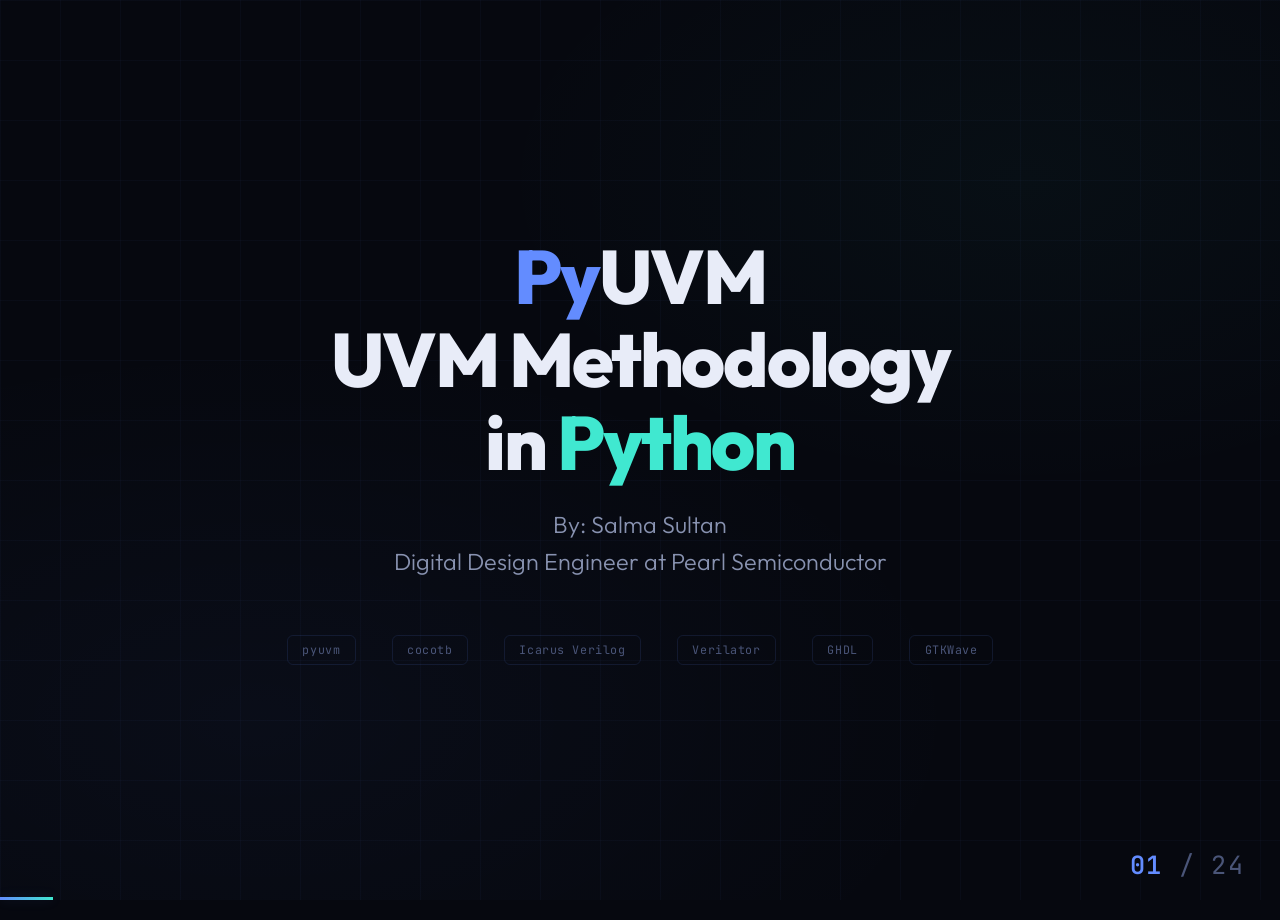
==== index.html @ 6ddb6ef6 "Add root index page for deployment" ====
<!DOCTYPE html>
<html lang="en">
<head>
  <meta charset="UTF-8">
  <meta name="viewport" content="width=device-width, initial-scale=1.0">
  <title>PyUVM: Open-Source Verification with Python</title>
  <link rel="stylesheet" href="assets/css/pyuvm_presentation.css">
</head>
<body>
  <div class="presentation" id="presentationRoot"></div>
  <div class="progress-bar" id="progressBar"></div>
  <div class="slide-counter"><span class="current" id="currentSlide">01</span><span> / </span><span id="totalSlides">00</span></div>
  <div class="laser-pointer" id="laserPointer" aria-hidden="true" hidden></div>
  <canvas class="pen-layer" id="penLayer" aria-hidden="true" hidden></canvas>
  <div class="style-toolbar is-hidden" id="styleToolbar">
    <select class="style-select style-select--preset" id="stylePreset" aria-label="Font style">
      <option value="body">Body</option>
      <option value="display">Display</option>
      <option value="serif">Serif</option>
      <option value="mono">Mono</option>
    </select>
    <div class="style-divider" aria-hidden="true"></div>
    <input class="style-select style-select--size" id="styleSize" aria-label="Font size" type="number" min="8" max="200" step="1" value="16">
    <div class="style-divider" aria-hidden="true"></div>
    <button type="button" class="style-btn" id="styleBold" aria-label="Bold">B</button>
    <button type="button" class="style-btn style-btn--italic" id="styleItalic" aria-label="Italic">I</button>
    <button type="button" class="style-btn style-btn--underline" id="styleUnderline" aria-label="Underline">U</button>
    <div class="style-divider" aria-hidden="true"></div>
    <div class="style-bundled-group">
      <div class="style-color-picker">
        <button type="button" class="style-btn style-btn--color" id="styleColorToggle" aria-label="Colors">
          <span class="style-color-chip"></span>
          <svg class="style-chevron" viewBox="0 0 24 24" aria-hidden="true">
            <polyline points="6 9 12 15 18 9"></polyline>
          </svg>
        </button>
        <div class="style-swatches is-hidden" id="styleSwatches"></div>
      </div>
      <div class="style-alignments" id="styleAlignments">
        <button type="button" class="style-align-btn" data-align="left" aria-label="Align left">
          <svg viewBox="0 0 24 24" aria-hidden="true">
            <line x1="3" y1="6" x2="21" y2="6"></line>
            <line x1="3" y1="12" x2="15" y2="12"></line>
            <line x1="3" y1="18" x2="21" y2="18"></line>
          </svg>
        </button>
        <button type="button" class="style-align-btn" data-align="center" aria-label="Align center">
          <svg viewBox="0 0 24 24" aria-hidden="true">
            <line x1="3" y1="6" x2="21" y2="6"></line>
            <line x1="6" y1="12" x2="18" y2="12"></line>
            <line x1="3" y1="18" x2="21" y2="18"></line>
          </svg>
        </button>
        <button type="button" class="style-align-btn" data-align="right" aria-label="Align right">
          <svg viewBox="0 0 24 24" aria-hidden="true">
            <line x1="3" y1="6" x2="21" y2="6"></line>
            <line x1="9" y1="12" x2="21" y2="12"></line>
            <line x1="3" y1="18" x2="21" y2="18"></line>
          </svg>
        </button>
      </div>
      <button type="button" class="style-btn style-btn--align" id="styleAlignToggle" aria-label="Toggle alignment options">
        <svg viewBox="0 0 24 24" aria-hidden="true">
          <line x1="3" y1="6" x2="21" y2="6"></line>
          <line x1="6" y1="12" x2="18" y2="12"></line>
          <line x1="9" y1="18" x2="21" y2="18"></line>
        </svg>
      </button>
    </div>
  </div>
  <script src="assets/js/pyuvm_slide_templates.js"></script>
  <script src="assets/js/pyuvm_slides_data.js"></script>
  <script src="assets/js/pyuvm_presentation_data.js"></script>
  <script src="assets/js/pyuvm_style_toolbar.js"></script>
  <script src="assets/js/pyuvm_presentation.js"></script>
</body>
</html>
---- assets/css/pyuvm_presentation.css ----
@import url('./pyuvm_presentation_core.css');
@import url('./pyuvm_presentation_layout.css');
@import url('./pyuvm_presentation_extras.css');
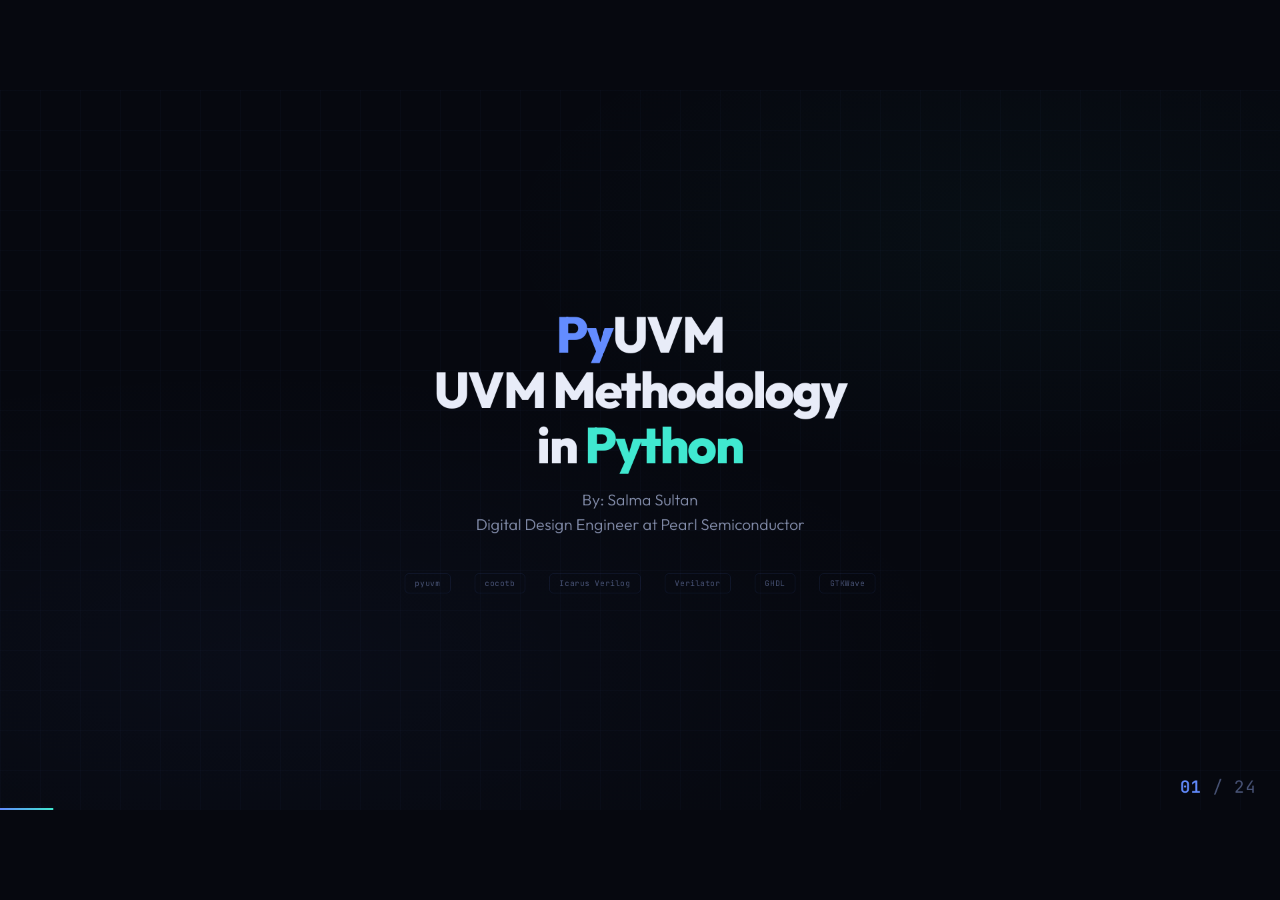
==== commit c99a551b: "Scale presentation as a fixed 16:9 canvas" ====
--- a/index.html
+++ b/index.html
@@ -4,12 +4,16 @@
   <meta charset="UTF-8">
   <meta name="viewport" content="width=device-width, initial-scale=1.0">
   <title>PyUVM: Open-Source Verification with Python</title>
-  <link rel="stylesheet" href="assets/css/pyuvm_presentation.css">
+  <link rel="stylesheet" href="assets/css/pyuvm_presentation.css?v=20260407-landscape-4">
 </head>
 <body>
-  <div class="presentation" id="presentationRoot"></div>
-  <div class="progress-bar" id="progressBar"></div>
-  <div class="slide-counter"><span class="current" id="currentSlide">01</span><span> / </span><span id="totalSlides">00</span></div>
+  <div class="presentation-stage" id="presentationStage">
+    <div class="presentation-shell" id="presentationShell">
+      <div class="presentation" id="presentationRoot"></div>
+      <div class="progress-bar" id="progressBar"></div>
+      <div class="slide-counter"><span class="current" id="currentSlide">01</span><span> / </span><span id="totalSlides">00</span></div>
+    </div>
+  </div>
   <div class="laser-pointer" id="laserPointer" aria-hidden="true" hidden></div>
   <canvas class="pen-layer" id="penLayer" aria-hidden="true" hidden></canvas>
   <div class="style-toolbar is-hidden" id="styleToolbar">
@@ -68,10 +72,10 @@
       </button>
     </div>
   </div>
-  <script src="assets/js/pyuvm_slide_templates.js"></script>
-  <script src="assets/js/pyuvm_slides_data.js"></script>
-  <script src="assets/js/pyuvm_presentation_data.js"></script>
-  <script src="assets/js/pyuvm_style_toolbar.js"></script>
-  <script src="assets/js/pyuvm_presentation.js"></script>
+  <script src="assets/js/pyuvm_slide_templates.js?v=20260407-landscape-4"></script>
+  <script src="assets/js/pyuvm_slides_data.js?v=20260407-landscape-4"></script>
+  <script src="assets/js/pyuvm_presentation_data.js?v=20260407-landscape-4"></script>
+  <script src="assets/js/pyuvm_style_toolbar.js?v=20260407-landscape-4"></script>
+  <script src="assets/js/pyuvm_presentation.js?v=20260407-landscape-4"></script>
 </body>
 </html>
--- a/assets/css/pyuvm_presentation.css
+++ b/assets/css/pyuvm_presentation.css
@@ -1,3 +1,3 @@
-@import url('./pyuvm_presentation_core.css');
-@import url('./pyuvm_presentation_layout.css');
-@import url('./pyuvm_presentation_extras.css');
+@import url('./pyuvm_presentation_core.css?v=20260407-landscape-4');
+@import url('./pyuvm_presentation_layout.css?v=20260407-landscape-4');
+@import url('./pyuvm_presentation_extras.css?v=20260407-landscape-4');
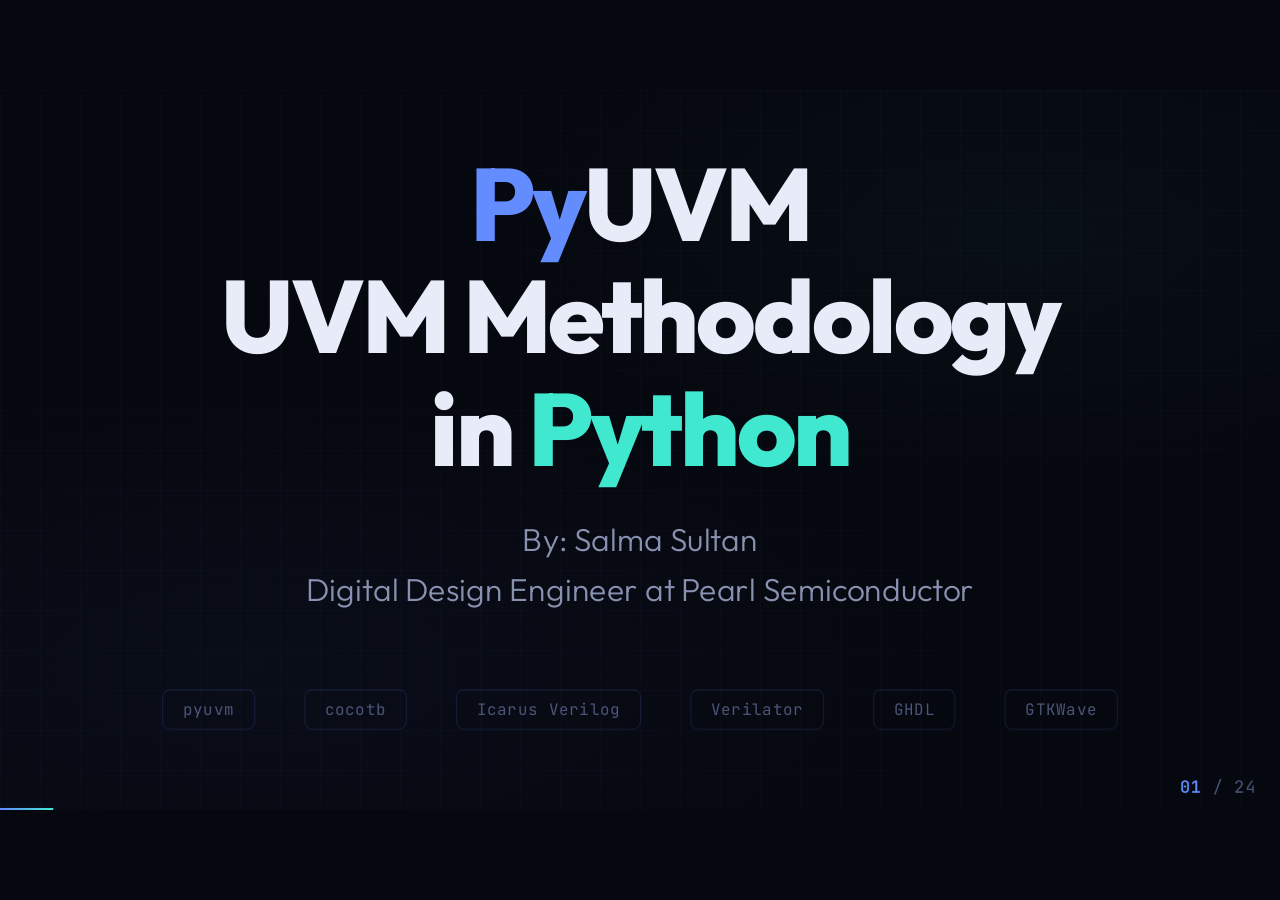
==== commit 73ae52b1: "Auto-fit slide content per slide" ====
--- a/index.html
+++ b/index.html
@@ -4,7 +4,7 @@
   <meta charset="UTF-8">
   <meta name="viewport" content="width=device-width, initial-scale=1.0">
   <title>PyUVM: Open-Source Verification with Python</title>
-  <link rel="stylesheet" href="assets/css/pyuvm_presentation.css?v=20260407-landscape-4">
+  <link rel="stylesheet" href="assets/css/pyuvm_presentation.css?v=20260407-landscape-6">
 </head>
 <body>
   <div class="presentation-stage" id="presentationStage">
@@ -72,10 +72,10 @@
       </button>
     </div>
   </div>
-  <script src="assets/js/pyuvm_slide_templates.js?v=20260407-landscape-4"></script>
-  <script src="assets/js/pyuvm_slides_data.js?v=20260407-landscape-4"></script>
-  <script src="assets/js/pyuvm_presentation_data.js?v=20260407-landscape-4"></script>
-  <script src="assets/js/pyuvm_style_toolbar.js?v=20260407-landscape-4"></script>
-  <script src="assets/js/pyuvm_presentation.js?v=20260407-landscape-4"></script>
+  <script src="assets/js/pyuvm_slide_templates.js?v=20260407-landscape-6"></script>
+  <script src="assets/js/pyuvm_slides_data.js?v=20260407-landscape-6"></script>
+  <script src="assets/js/pyuvm_presentation_data.js?v=20260407-landscape-6"></script>
+  <script src="assets/js/pyuvm_style_toolbar.js?v=20260407-landscape-6"></script>
+  <script src="assets/js/pyuvm_presentation.js?v=20260407-landscape-6"></script>
 </body>
 </html>
--- a/assets/css/pyuvm_presentation.css
+++ b/assets/css/pyuvm_presentation.css
@@ -1,3 +1,3 @@
-@import url('./pyuvm_presentation_core.css?v=20260407-landscape-4');
-@import url('./pyuvm_presentation_layout.css?v=20260407-landscape-4');
-@import url('./pyuvm_presentation_extras.css?v=20260407-landscape-4');
+@import url('./pyuvm_presentation_core.css?v=20260407-landscape-6');
+@import url('./pyuvm_presentation_layout.css?v=20260407-landscape-6');
+@import url('./pyuvm_presentation_extras.css?v=20260407-landscape-6');
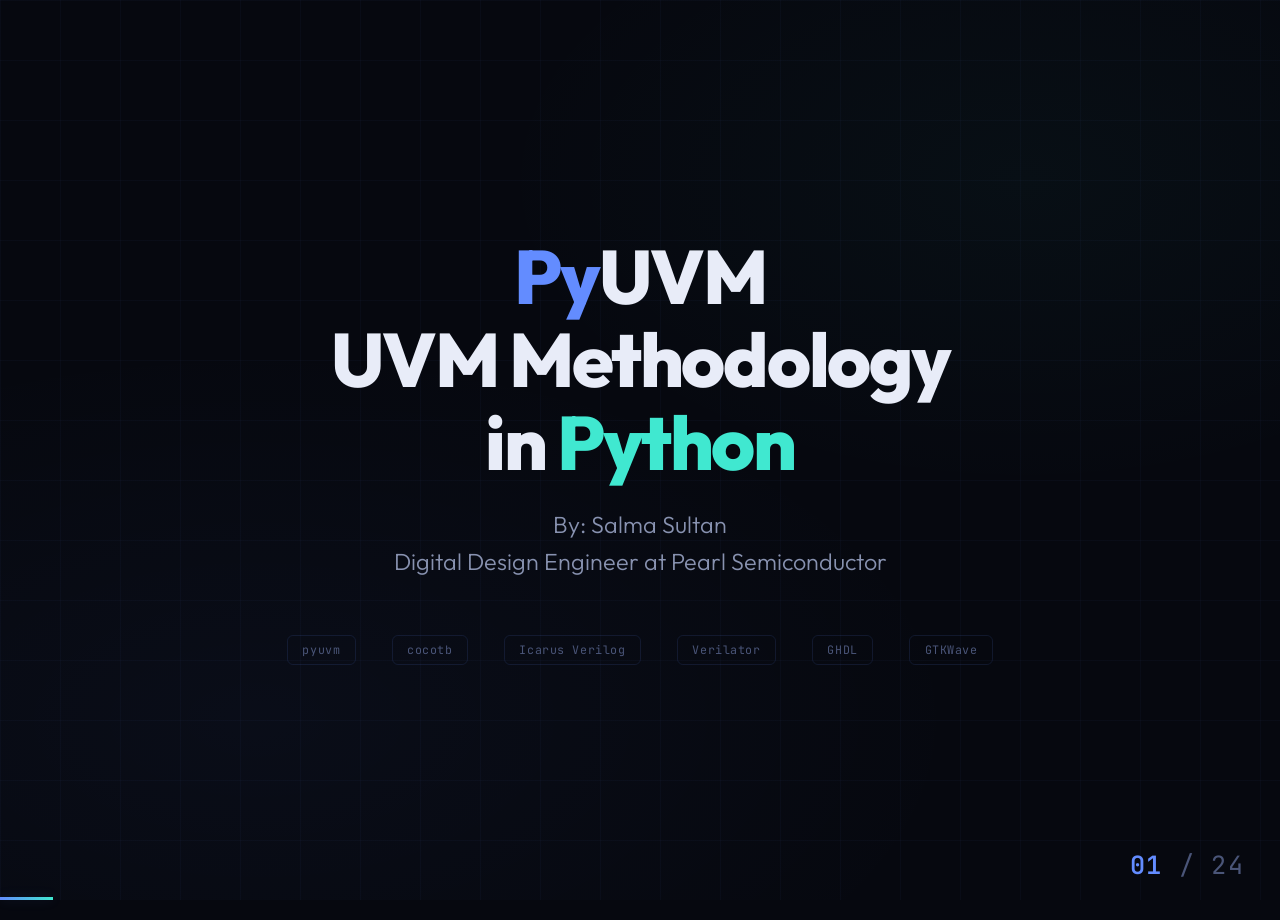
==== commit a391a94d: "Revert "Scale presentation as a fixed 16:9 canvas" This reverts commit c99a551b15868976397f47898a3df" ====
--- a/index.html
+++ b/index.html
@@ -4,16 +4,12 @@
   <meta charset="UTF-8">
   <meta name="viewport" content="width=device-width, initial-scale=1.0">
   <title>PyUVM: Open-Source Verification with Python</title>
-  <link rel="stylesheet" href="assets/css/pyuvm_presentation.css?v=20260407-landscape-6">
+  <link rel="stylesheet" href="assets/css/pyuvm_presentation.css">
 </head>
 <body>
-  <div class="presentation-stage" id="presentationStage">
-    <div class="presentation-shell" id="presentationShell">
-      <div class="presentation" id="presentationRoot"></div>
-      <div class="progress-bar" id="progressBar"></div>
-      <div class="slide-counter"><span class="current" id="currentSlide">01</span><span> / </span><span id="totalSlides">00</span></div>
-    </div>
-  </div>
+  <div class="presentation" id="presentationRoot"></div>
+  <div class="progress-bar" id="progressBar"></div>
+  <div class="slide-counter"><span class="current" id="currentSlide">01</span><span> / </span><span id="totalSlides">00</span></div>
   <div class="laser-pointer" id="laserPointer" aria-hidden="true" hidden></div>
   <canvas class="pen-layer" id="penLayer" aria-hidden="true" hidden></canvas>
   <div class="style-toolbar is-hidden" id="styleToolbar">
@@ -72,10 +68,10 @@
       </button>
     </div>
   </div>
-  <script src="assets/js/pyuvm_slide_templates.js?v=20260407-landscape-6"></script>
-  <script src="assets/js/pyuvm_slides_data.js?v=20260407-landscape-6"></script>
-  <script src="assets/js/pyuvm_presentation_data.js?v=20260407-landscape-6"></script>
-  <script src="assets/js/pyuvm_style_toolbar.js?v=20260407-landscape-6"></script>
-  <script src="assets/js/pyuvm_presentation.js?v=20260407-landscape-6"></script>
+  <script src="assets/js/pyuvm_slide_templates.js"></script>
+  <script src="assets/js/pyuvm_slides_data.js"></script>
+  <script src="assets/js/pyuvm_presentation_data.js"></script>
+  <script src="assets/js/pyuvm_style_toolbar.js"></script>
+  <script src="assets/js/pyuvm_presentation.js"></script>
 </body>
 </html>
--- a/assets/css/pyuvm_presentation.css
+++ b/assets/css/pyuvm_presentation.css
@@ -1,3 +1,3 @@
-@import url('./pyuvm_presentation_core.css?v=20260407-landscape-6');
-@import url('./pyuvm_presentation_layout.css?v=20260407-landscape-6');
-@import url('./pyuvm_presentation_extras.css?v=20260407-landscape-6');
+@import url('./pyuvm_presentation_core.css');
+@import url('./pyuvm_presentation_layout.css');
+@import url('./pyuvm_presentation_extras.css');
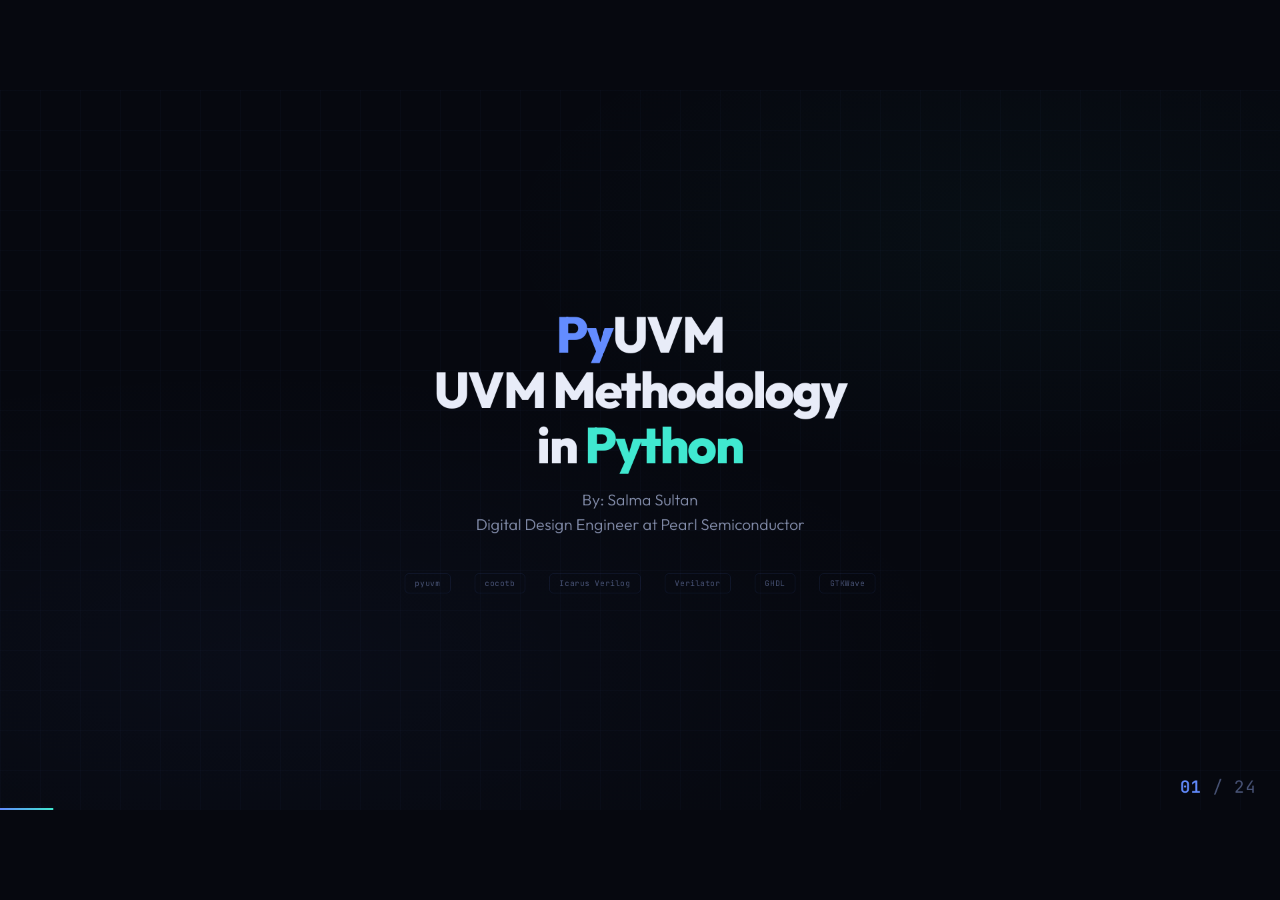
==== commit 4b9bc639: "Revert "Auto-fit slide content per slide" This reverts commit 73ae52b1082542e7e6ab6e02ba668de4e842ad" ====
--- a/index.html
+++ b/index.html
@@ -4,12 +4,16 @@
   <meta charset="UTF-8">
   <meta name="viewport" content="width=device-width, initial-scale=1.0">
   <title>PyUVM: Open-Source Verification with Python</title>
-  <link rel="stylesheet" href="assets/css/pyuvm_presentation.css">
+  <link rel="stylesheet" href="assets/css/pyuvm_presentation.css?v=20260407-landscape-4">
 </head>
 <body>
-  <div class="presentation" id="presentationRoot"></div>
-  <div class="progress-bar" id="progressBar"></div>
-  <div class="slide-counter"><span class="current" id="currentSlide">01</span><span> / </span><span id="totalSlides">00</span></div>
+  <div class="presentation-stage" id="presentationStage">
+    <div class="presentation-shell" id="presentationShell">
+      <div class="presentation" id="presentationRoot"></div>
+      <div class="progress-bar" id="progressBar"></div>
+      <div class="slide-counter"><span class="current" id="currentSlide">01</span><span> / </span><span id="totalSlides">00</span></div>
+    </div>
+  </div>
   <div class="laser-pointer" id="laserPointer" aria-hidden="true" hidden></div>
   <canvas class="pen-layer" id="penLayer" aria-hidden="true" hidden></canvas>
   <div class="style-toolbar is-hidden" id="styleToolbar">
@@ -68,10 +72,10 @@
       </button>
     </div>
   </div>
-  <script src="assets/js/pyuvm_slide_templates.js"></script>
-  <script src="assets/js/pyuvm_slides_data.js"></script>
-  <script src="assets/js/pyuvm_presentation_data.js"></script>
-  <script src="assets/js/pyuvm_style_toolbar.js"></script>
-  <script src="assets/js/pyuvm_presentation.js"></script>
+  <script src="assets/js/pyuvm_slide_templates.js?v=20260407-landscape-4"></script>
+  <script src="assets/js/pyuvm_slides_data.js?v=20260407-landscape-4"></script>
+  <script src="assets/js/pyuvm_presentation_data.js?v=20260407-landscape-4"></script>
+  <script src="assets/js/pyuvm_style_toolbar.js?v=20260407-landscape-4"></script>
+  <script src="assets/js/pyuvm_presentation.js?v=20260407-landscape-4"></script>
 </body>
 </html>
--- a/assets/css/pyuvm_presentation.css
+++ b/assets/css/pyuvm_presentation.css
@@ -1,3 +1,3 @@
-@import url('./pyuvm_presentation_core.css');
-@import url('./pyuvm_presentation_layout.css');
-@import url('./pyuvm_presentation_extras.css');
+@import url('./pyuvm_presentation_core.css?v=20260407-landscape-4');
+@import url('./pyuvm_presentation_layout.css?v=20260407-landscape-4');
+@import url('./pyuvm_presentation_extras.css?v=20260407-landscape-4');
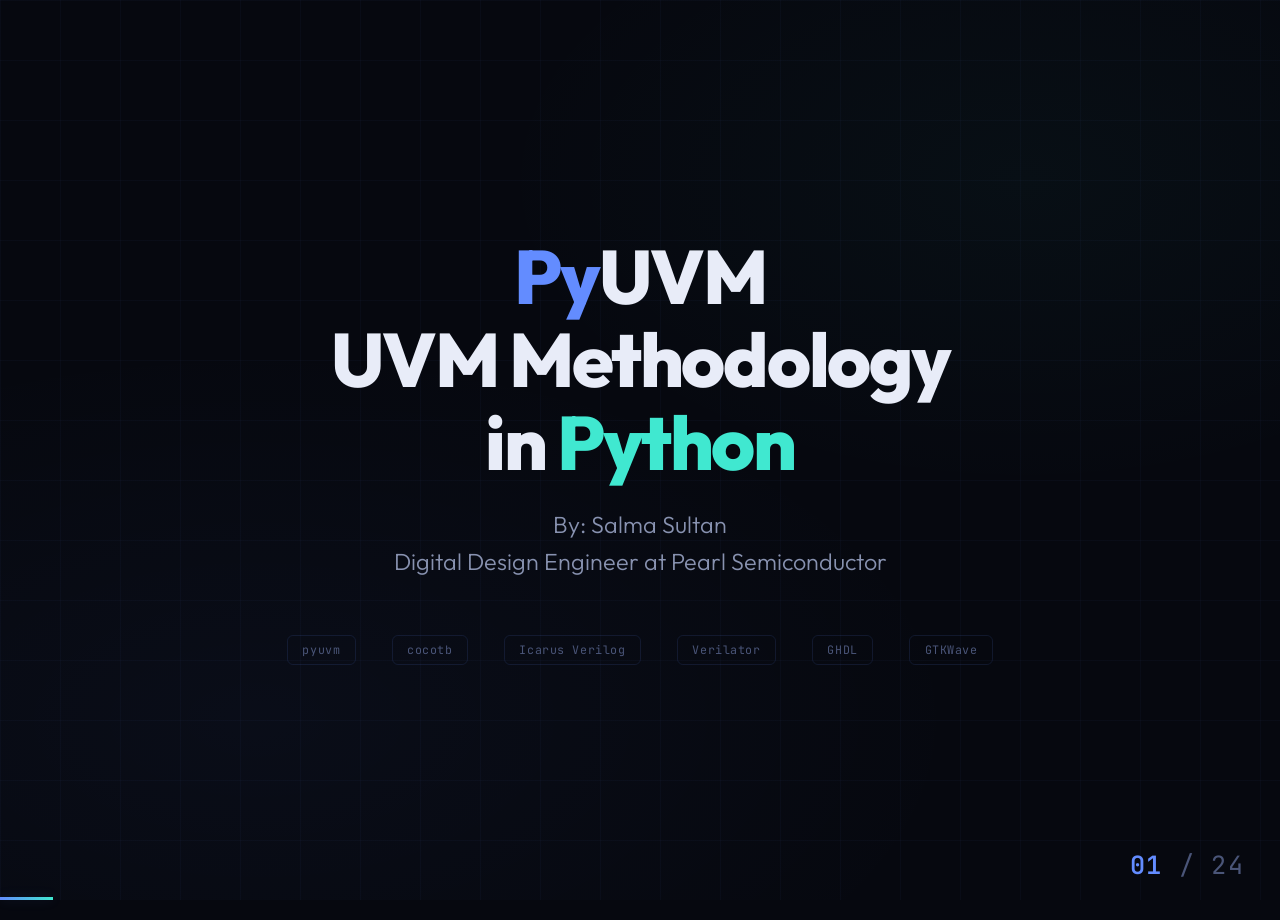
==== commit 3928f616: "cleanup" ====
--- a/index.html
+++ b/index.html
@@ -4,16 +4,12 @@
   <meta charset="UTF-8">
   <meta name="viewport" content="width=device-width, initial-scale=1.0">
   <title>PyUVM: Open-Source Verification with Python</title>
-  <link rel="stylesheet" href="assets/css/pyuvm_presentation.css?v=20260407-landscape-4">
+  <link rel="stylesheet" href="assets/css/pyuvm_presentation.css">
 </head>
 <body>
-  <div class="presentation-stage" id="presentationStage">
-    <div class="presentation-shell" id="presentationShell">
-      <div class="presentation" id="presentationRoot"></div>
-      <div class="progress-bar" id="progressBar"></div>
-      <div class="slide-counter"><span class="current" id="currentSlide">01</span><span> / </span><span id="totalSlides">00</span></div>
-    </div>
-  </div>
+  <div class="presentation" id="presentationRoot"></div>
+  <div class="progress-bar" id="progressBar"></div>
+  <div class="slide-counter"><span class="current" id="currentSlide">01</span><span> / </span><span id="totalSlides">00</span></div>
   <div class="laser-pointer" id="laserPointer" aria-hidden="true" hidden></div>
   <canvas class="pen-layer" id="penLayer" aria-hidden="true" hidden></canvas>
   <div class="style-toolbar is-hidden" id="styleToolbar">
@@ -72,10 +68,21 @@
       </button>
     </div>
   </div>
-  <script src="assets/js/pyuvm_slide_templates.js?v=20260407-landscape-4"></script>
-  <script src="assets/js/pyuvm_slides_data.js?v=20260407-landscape-4"></script>
-  <script src="assets/js/pyuvm_presentation_data.js?v=20260407-landscape-4"></script>
-  <script src="assets/js/pyuvm_style_toolbar.js?v=20260407-landscape-4"></script>
-  <script src="assets/js/pyuvm_presentation.js?v=20260407-landscape-4"></script>
+  <script src="assets/js/pyuvm_slide_templates.js"></script>
+  <script src="assets/js/slides/pyuvm_slide_support.js"></script>
+  <script src="assets/js/slides/pyuvm_slide_assets_architecture.js"></script>
+  <script src="assets/js/slides/pyuvm_slide_assets_technical.js"></script>
+  <script src="assets/js/slides/pyuvm_slide_sections_intro.js"></script>
+  <script src="assets/js/slides/pyuvm_slide_sections_architecture.js"></script>
+  <script src="assets/js/slides/pyuvm_slide_sections_flow.js"></script>
+  <script src="assets/js/pyuvm_slides_data.js"></script>
+  <script src="assets/js/pyuvm_presentation_data.js"></script>
+  <script src="assets/js/pyuvm_style_toolbar.js"></script>
+  <script src="assets/js/presentation/pyuvm_presentation_state.js"></script>
+  <script src="assets/js/presentation/pyuvm_presentation_stacking.js"></script>
+  <script src="assets/js/presentation/pyuvm_presentation_navigation.js"></script>
+  <script src="assets/js/presentation/pyuvm_presentation_editor.js"></script>
+  <script src="assets/js/presentation/pyuvm_presentation_interactions.js"></script>
+  <script src="assets/js/pyuvm_presentation.js"></script>
 </body>
 </html>
